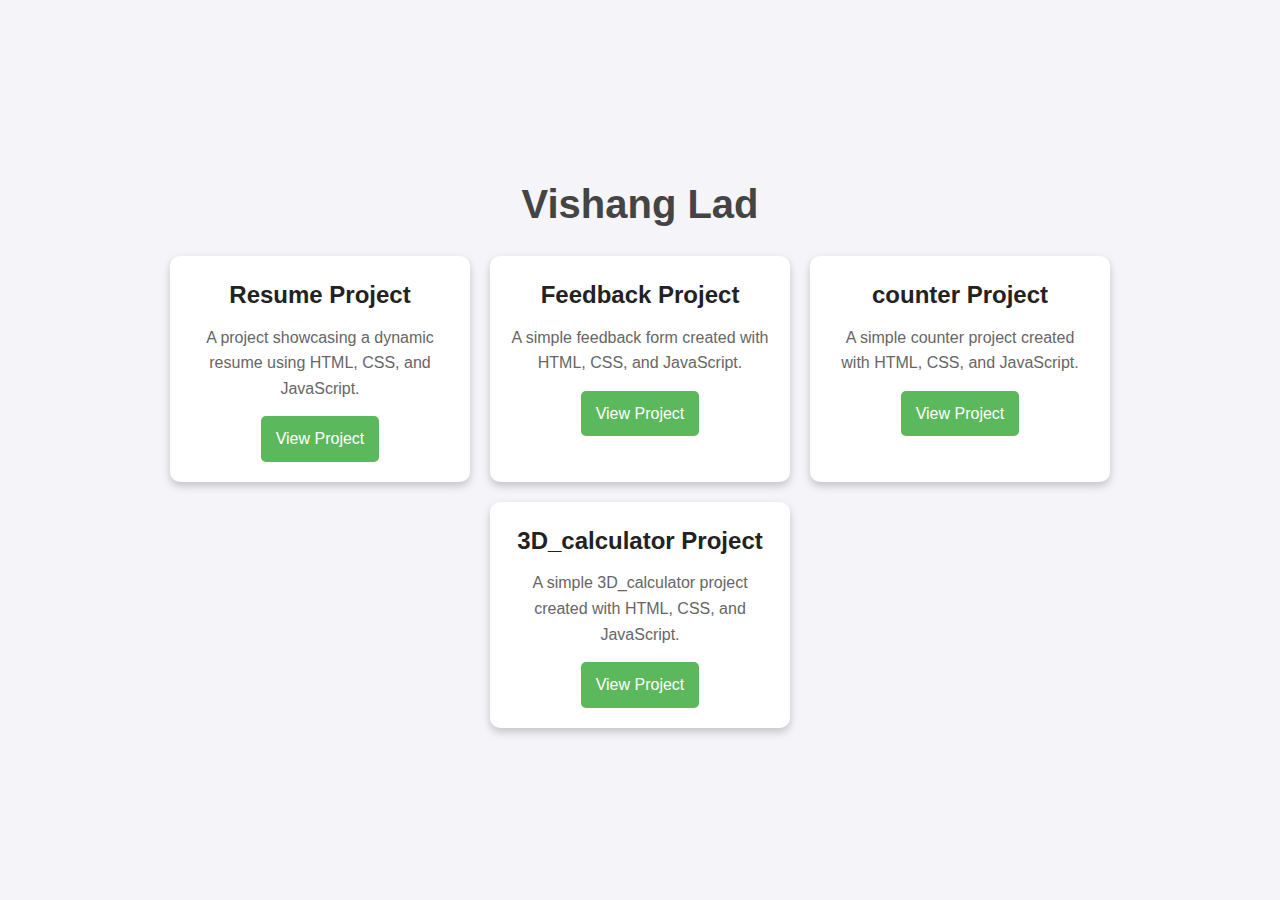
==== index.html @ ed81af03 "add" ====
<!DOCTYPE html>
<html lang="en">
<head>
    <meta charset="UTF-8">
    <meta name="viewport" content="width=device-width, initial-scale=1.0">
    <title>Vishang Lad - Projects</title>
    <link rel="stylesheet" href="style.css">
</head>
<body>
    <div class="container">
        <h1>Vishang Lad</h1>
        <div class="card-container">
            <div class="card">
                <h2>Resume Project</h2>
                <p>A project showcasing a dynamic resume using HTML, CSS, and JavaScript.</p>
                <a href="resume.html" class="card-link">View Project</a>
            </div>
            <div class="card">
                <h2>Feedback Project</h2>
                <p>A simple feedback form created with HTML, CSS, and JavaScript.</p>
                <a href="feedback.html" class="card-link">View Project</a>
            </div>
            <div class="card">
                <h2>counter Project</h2>
                <p>A simple counter project created with HTML, CSS, and JavaScript.</p>
                <a href="counter.html" class="card-link">View Project</a>
            </div>
            <div class="card">
                <h2>3D_calculator Project</h2>
                <p>A simple 3D_calculator project created with HTML, CSS, and JavaScript.</p>
                <a href="3D_calculator.html" class="card-link">View Project</a>
            </div>
        </div>
    </div>
</body>
</html>
---- style.css ----
/* General Reset */
* {
    margin: 0;
    padding: 0;
    box-sizing: border-box;
}

body {
    font-family: Arial, sans-serif;
    background-color: #f4f4f9;
    color: #333;
    line-height: 1.6;
    display: flex;
    justify-content: center;
    align-items: center;
    min-height: 100vh;
    margin: 0;
}

.container {
    text-align: center;
    padding: 20px;
}

h1 {
    font-size: 2.5rem;
    margin-bottom: 20px;
    color: #444;
}

.card-container {
    display: flex;
    flex-wrap: wrap;
    justify-content: center;
    gap: 20px;
    margin-top: 20px;
}

.card {
    background-color: #fff;
    border-radius: 10px;
    box-shadow: 0 4px 8px rgba(0, 0, 0, 0.2);
    width: 300px;
    padding: 20px;
    transition: transform 0.3s, box-shadow 0.3s;
}

.card:hover {
    transform: translateY(-10px);
    box-shadow: 0 8px 16px rgba(0, 0, 0, 0.3);
}

.card h2 {
    font-size: 1.5rem;
    margin-bottom: 10px;
    color: #222;
}

.card p {
    font-size: 1rem;
    color: #666;
    margin-bottom: 15px;
}

.card-link {
    display: inline-block;
    text-decoration: none;
    background-color: #5cb85c;
    color: #fff;
    padding: 10px 15px;
    border-radius: 5px;
    transition: background-color 0.3s ease;
}

.card-link:hover {
    background-color: #4cae4c;
}
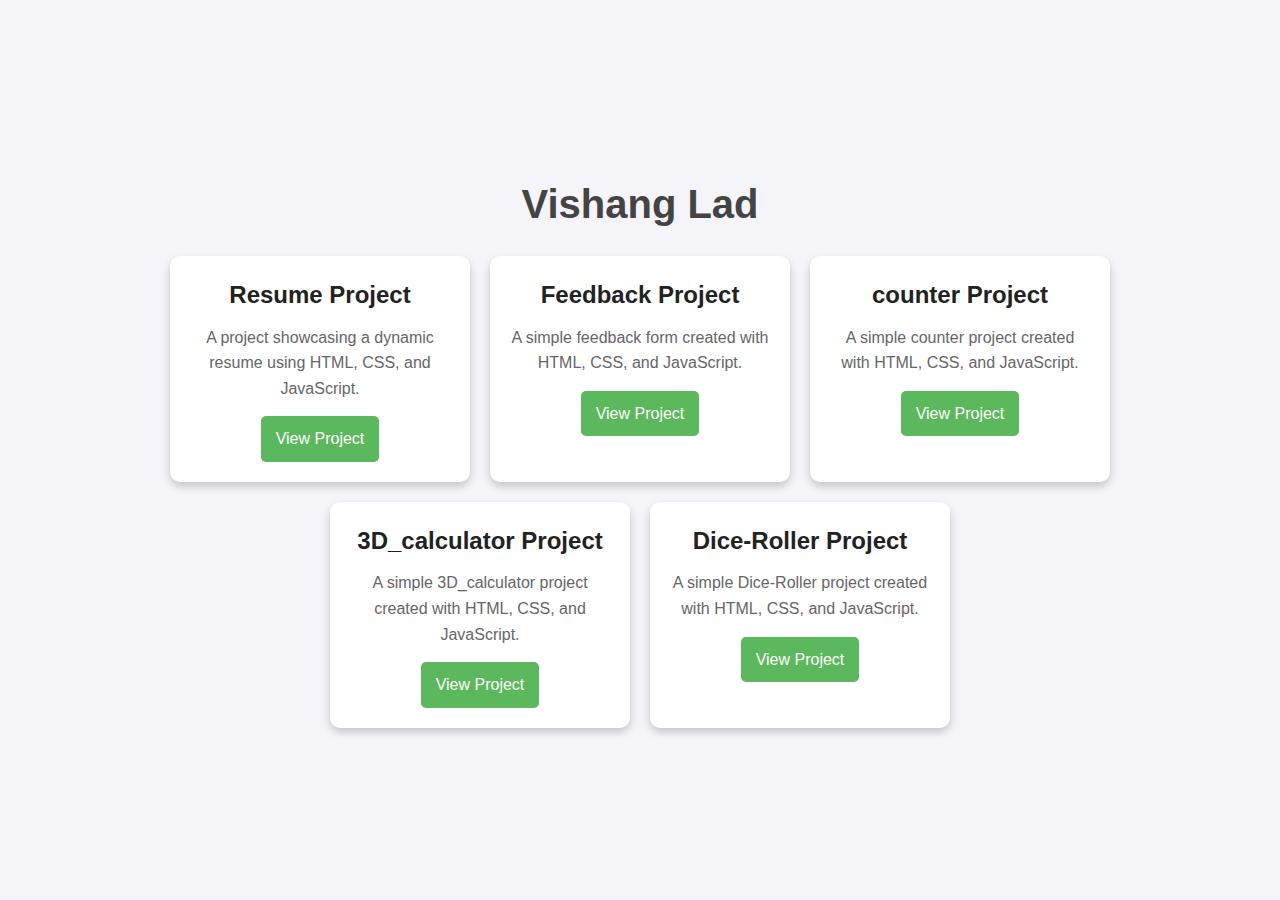
==== commit 3c879113: "erer" ====
--- a/index.html
+++ b/index.html
@@ -30,6 +30,11 @@
                 <p>A simple 3D_calculator project created with HTML, CSS, and JavaScript.</p>
                 <a href="3D_calculator.html" class="card-link">View Project</a>
             </div>
+            <div class="card">
+                <h2>Dice-Roller Project</h2>
+                <p>A simple Dice-Roller project created with HTML, CSS, and JavaScript.</p>
+                <a href="dice.html" class="card-link">View Project</a>
+            </div>
         </div>
     </div>
 </body>
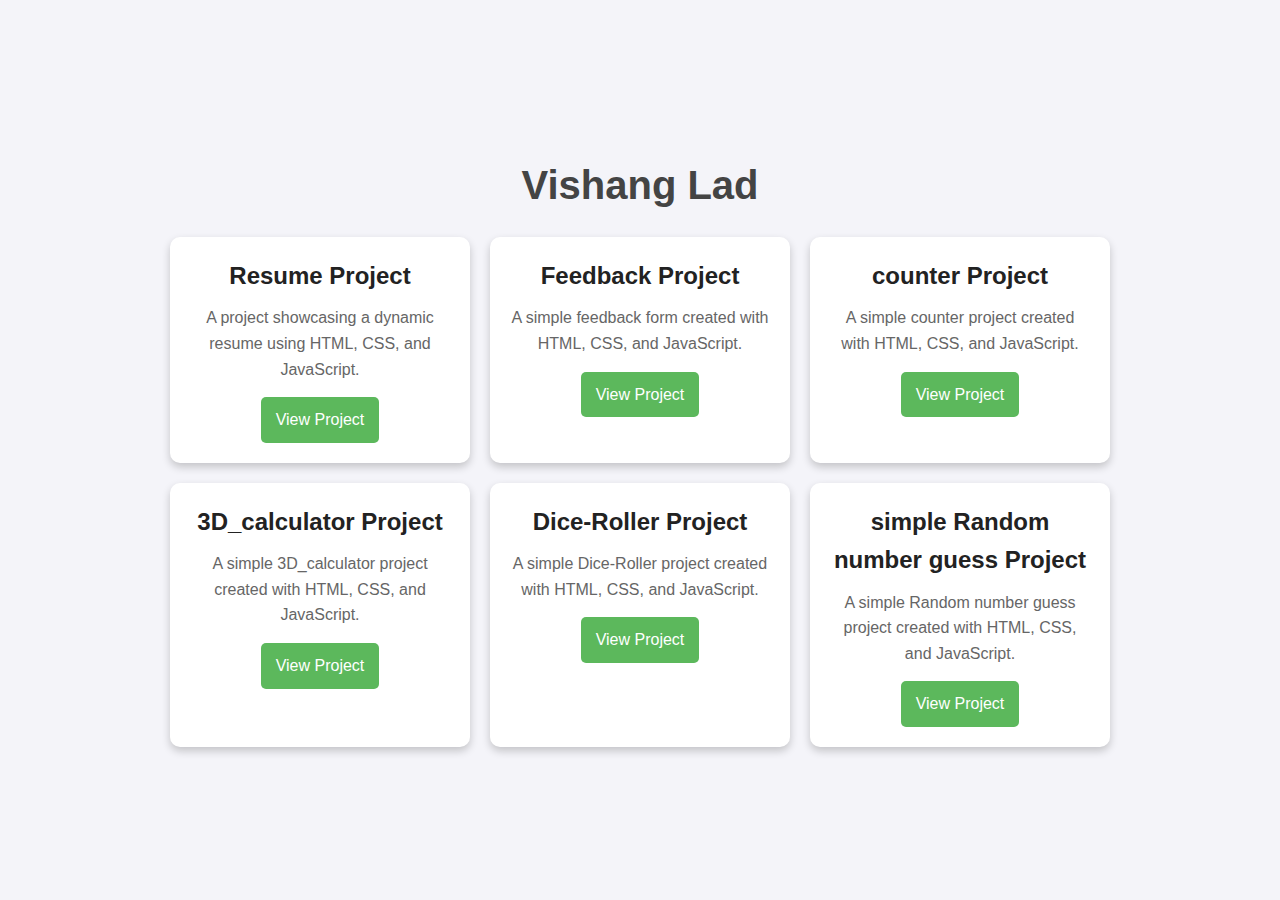
==== commit 4cc53c5a: "wewdw" ====
--- a/index.html
+++ b/index.html
@@ -35,6 +35,11 @@
                 <p>A simple Dice-Roller project created with HTML, CSS, and JavaScript.</p>
                 <a href="dice.html" class="card-link">View Project</a>
             </div>
+            <div class="card">
+                <h2>simple Random number guess Project</h2>
+                <p>A simple Random number guess project created with HTML, CSS, and JavaScript.</p>
+                <a href="random.html" class="card-link">View Project</a>
+            </div>
         </div>
     </div>
 </body>
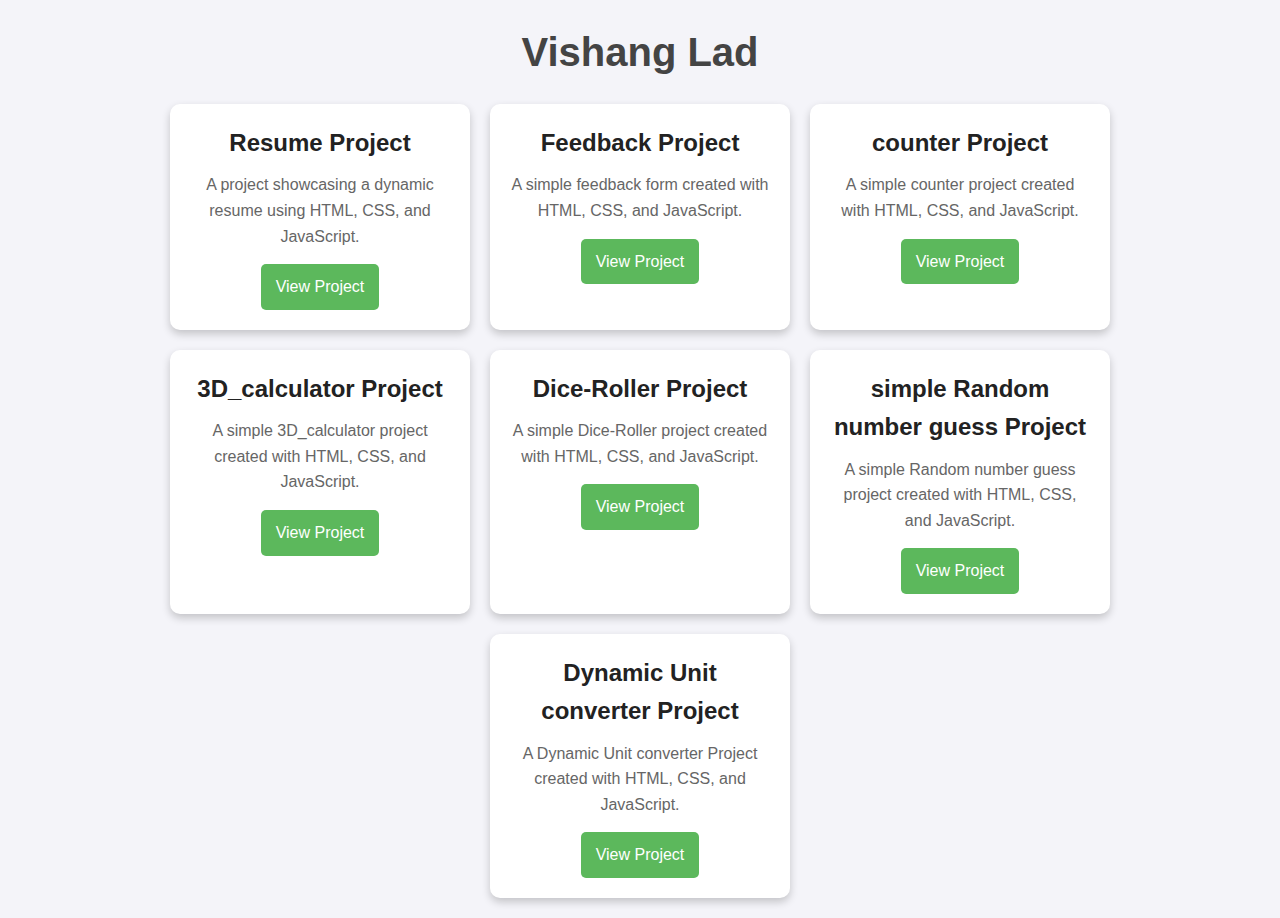
==== commit a7ccdc41: "avschv" ====
--- a/index.html
+++ b/index.html
@@ -40,6 +40,11 @@
                 <p>A simple Random number guess project created with HTML, CSS, and JavaScript.</p>
                 <a href="random.html" class="card-link">View Project</a>
             </div>
+            <div class="card">
+                <h2>Dynamic Unit converter Project</h2>
+                <p>A Dynamic Unit converter Project created with HTML, CSS, and JavaScript.</p>
+                <a href="converter.html" class="card-link">View Project</a>
+            </div>
         </div>
     </div>
 </body>
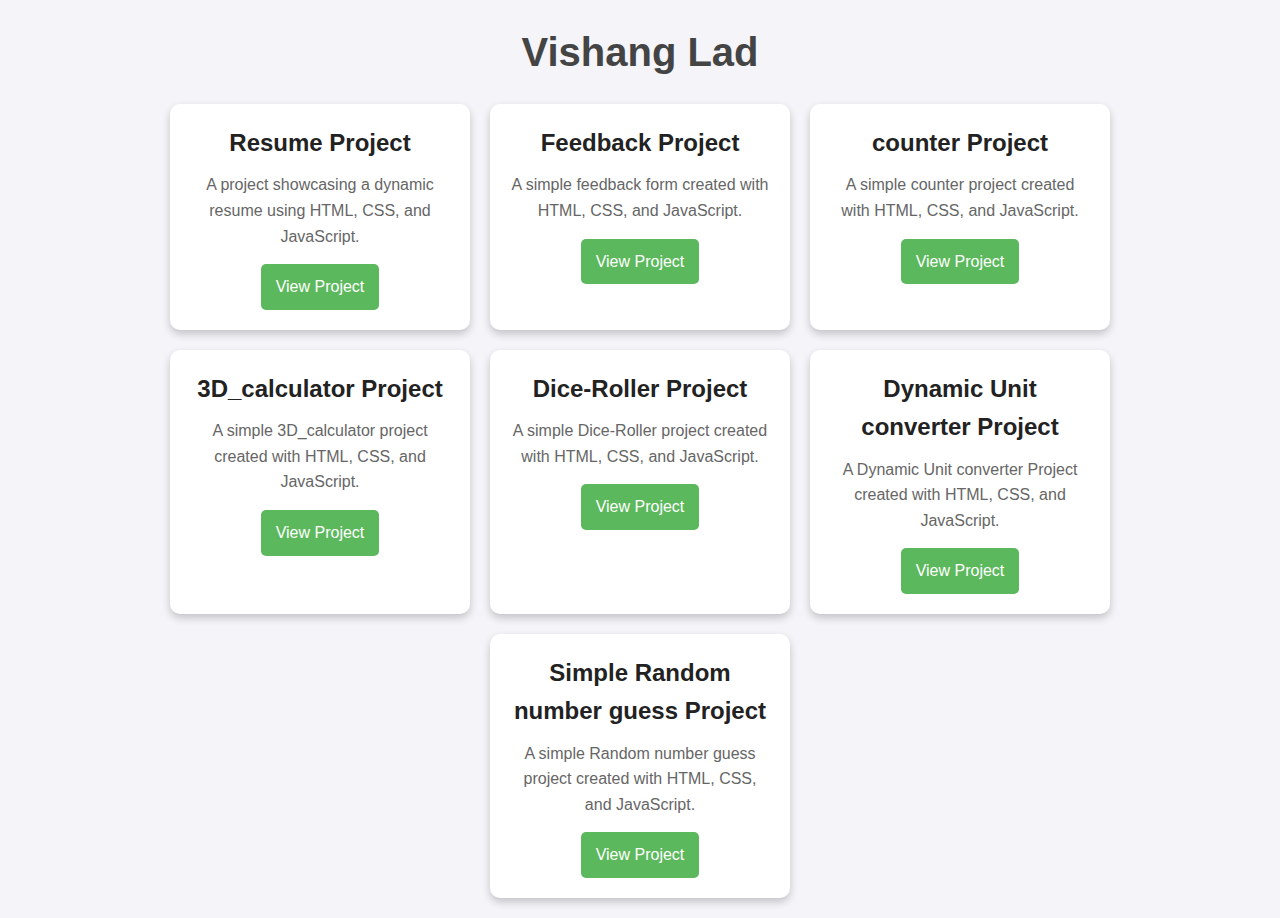
==== commit 92126d4b: "jvwdj" ====
--- a/index.html
+++ b/index.html
@@ -36,14 +36,14 @@
                 <a href="dice.html" class="card-link">View Project</a>
             </div>
             <div class="card">
-                <h2>simple Random number guess Project</h2>
-                <p>A simple Random number guess project created with HTML, CSS, and JavaScript.</p>
-                <a href="random.html" class="card-link">View Project</a>
-            </div>
-            <div class="card">
                 <h2>Dynamic Unit converter Project</h2>
                 <p>A Dynamic Unit converter Project created with HTML, CSS, and JavaScript.</p>
                 <a href="converter.html" class="card-link">View Project</a>
+            </div>
+            <div class="card">
+                <h2>Simple Random number guess Project</h2>
+                <p>A simple Random number guess project created with HTML, CSS, and JavaScript.</p>
+                <a href="random.html" class="card-link">View Project</a>
             </div>
         </div>
     </div>
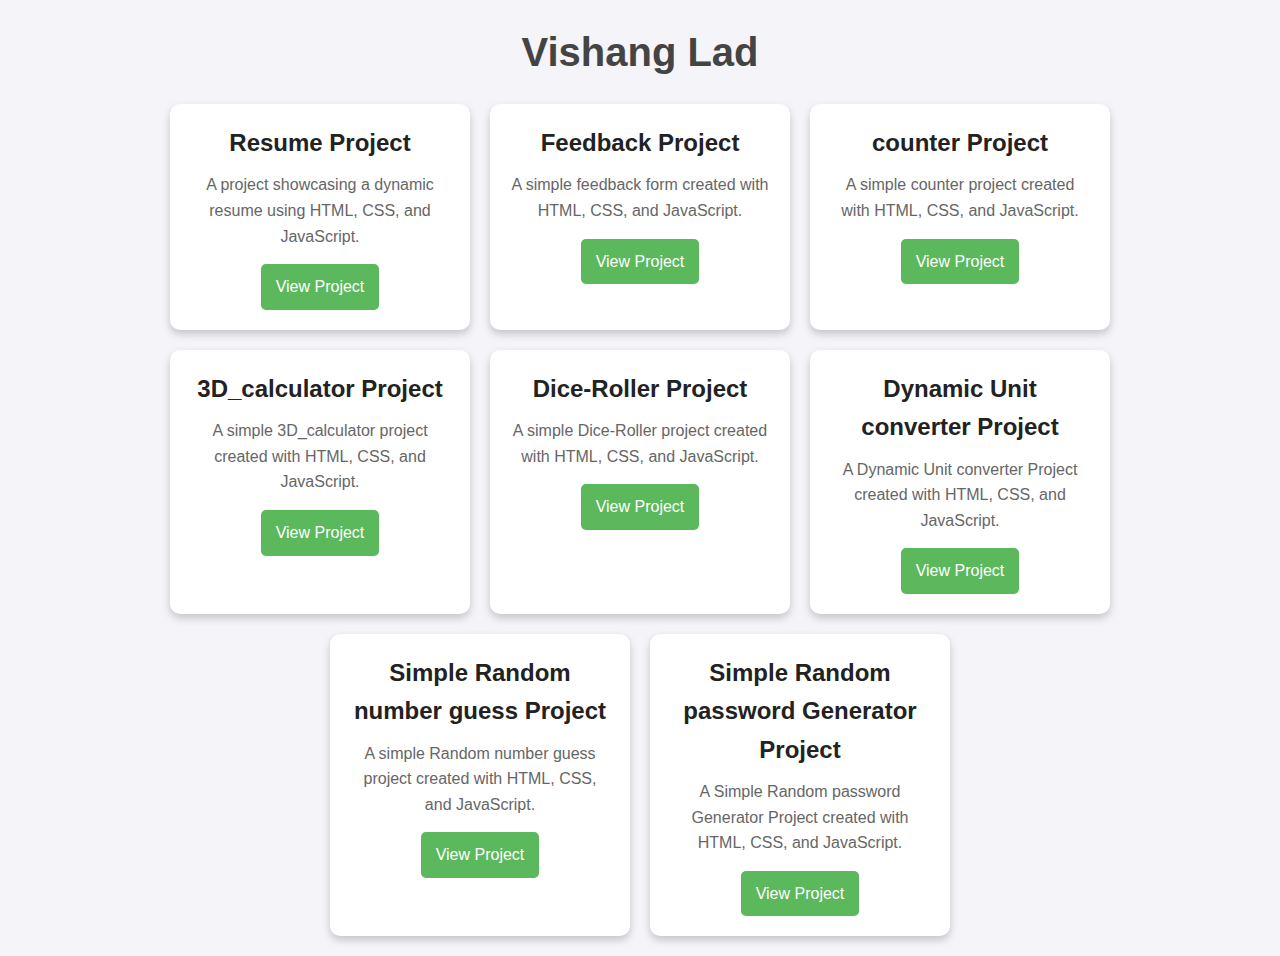
==== commit 13b348c0: "sdvc" ====
--- a/index.html
+++ b/index.html
@@ -45,6 +45,11 @@
                 <p>A simple Random number guess project created with HTML, CSS, and JavaScript.</p>
                 <a href="random.html" class="card-link">View Project</a>
             </div>
+            <div class="card">
+                <h2>Simple Random password Generator Project</h2>
+                <p>A Simple Random password Generator Project created with HTML, CSS, and JavaScript.</p>
+                <a href="random_password.html" class="card-link">View Project</a>
+            </div>
         </div>
     </div>
 </body>
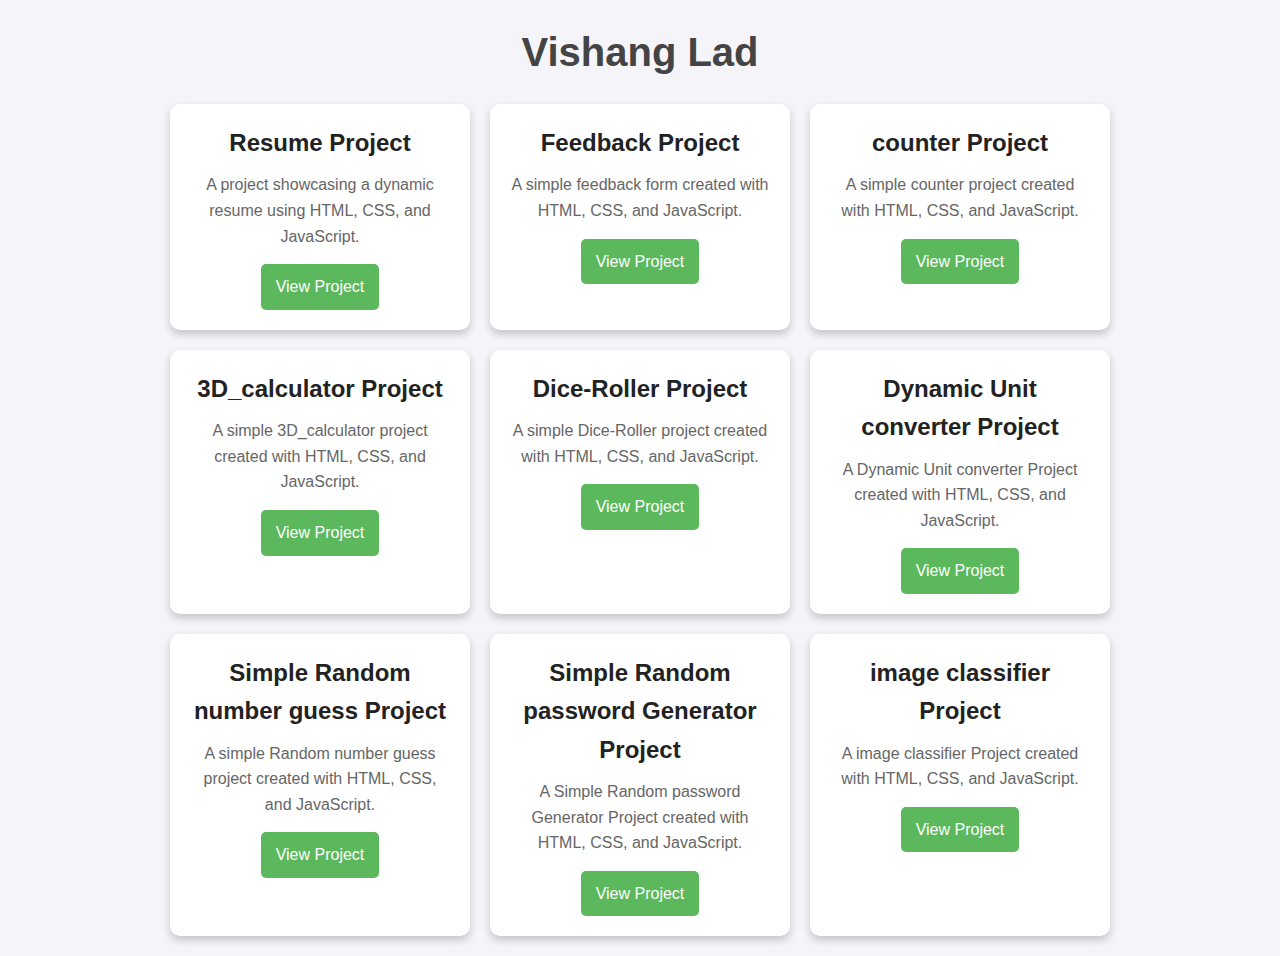
==== commit a173de6b: "added the new file" ====
--- a/index.html
+++ b/index.html
@@ -50,6 +50,11 @@
                 <p>A Simple Random password Generator Project created with HTML, CSS, and JavaScript.</p>
                 <a href="random_password.html" class="card-link">View Project</a>
             </div>
+            <div class="card">
+                <h2>image classifier Project</h2>
+                <p>A image classifier Project created with HTML, CSS, and JavaScript.</p>
+                <a href="image_Classifier.html" class="card-link">View Project</a>
+            </div>
         </div>
     </div>
 </body>
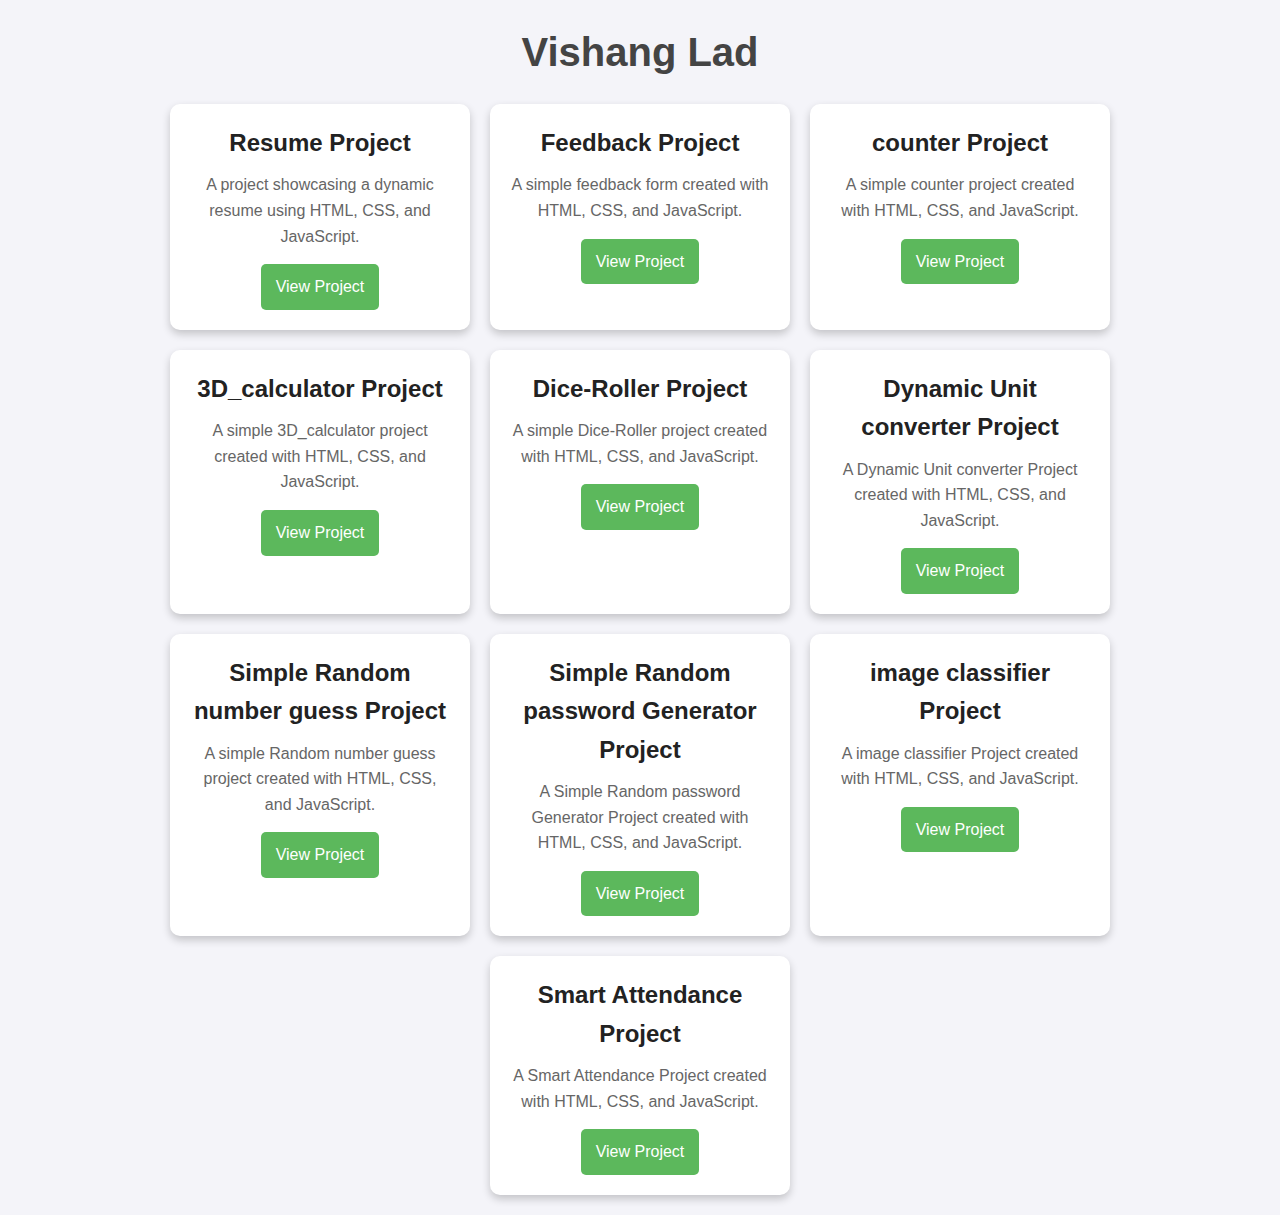
==== commit cfede2d1: "jshdbyu" ====
--- a/index.html
+++ b/index.html
@@ -55,6 +55,11 @@
                 <p>A image classifier Project created with HTML, CSS, and JavaScript.</p>
                 <a href="image_Classifier.html" class="card-link">View Project</a>
             </div>
+            <div class="card">
+                <h2>Smart Attendance Project</h2>
+                <p>A Smart Attendance Project created with HTML, CSS, and JavaScript.</p>
+                <a href="face_reconigition.html" class="card-link">View Project</a>
+            </div>
         </div>
     </div>
 </body>
